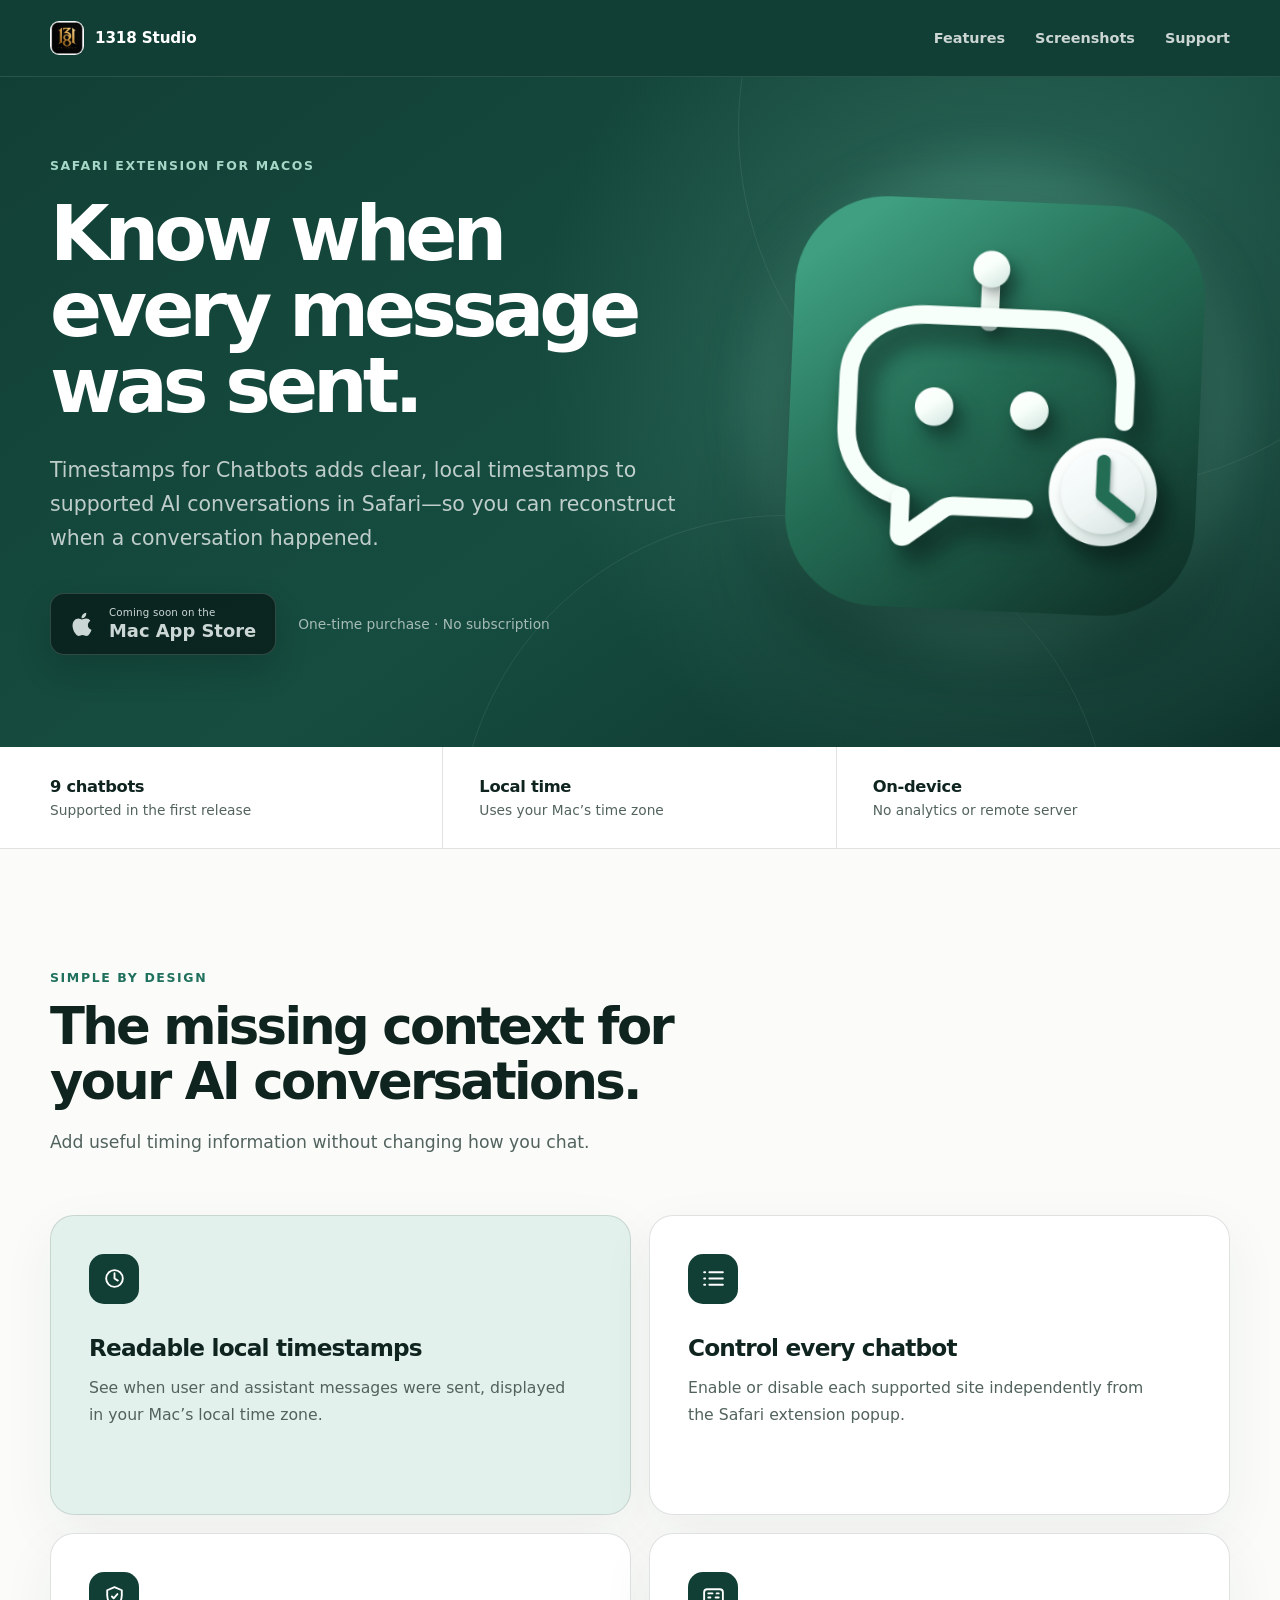
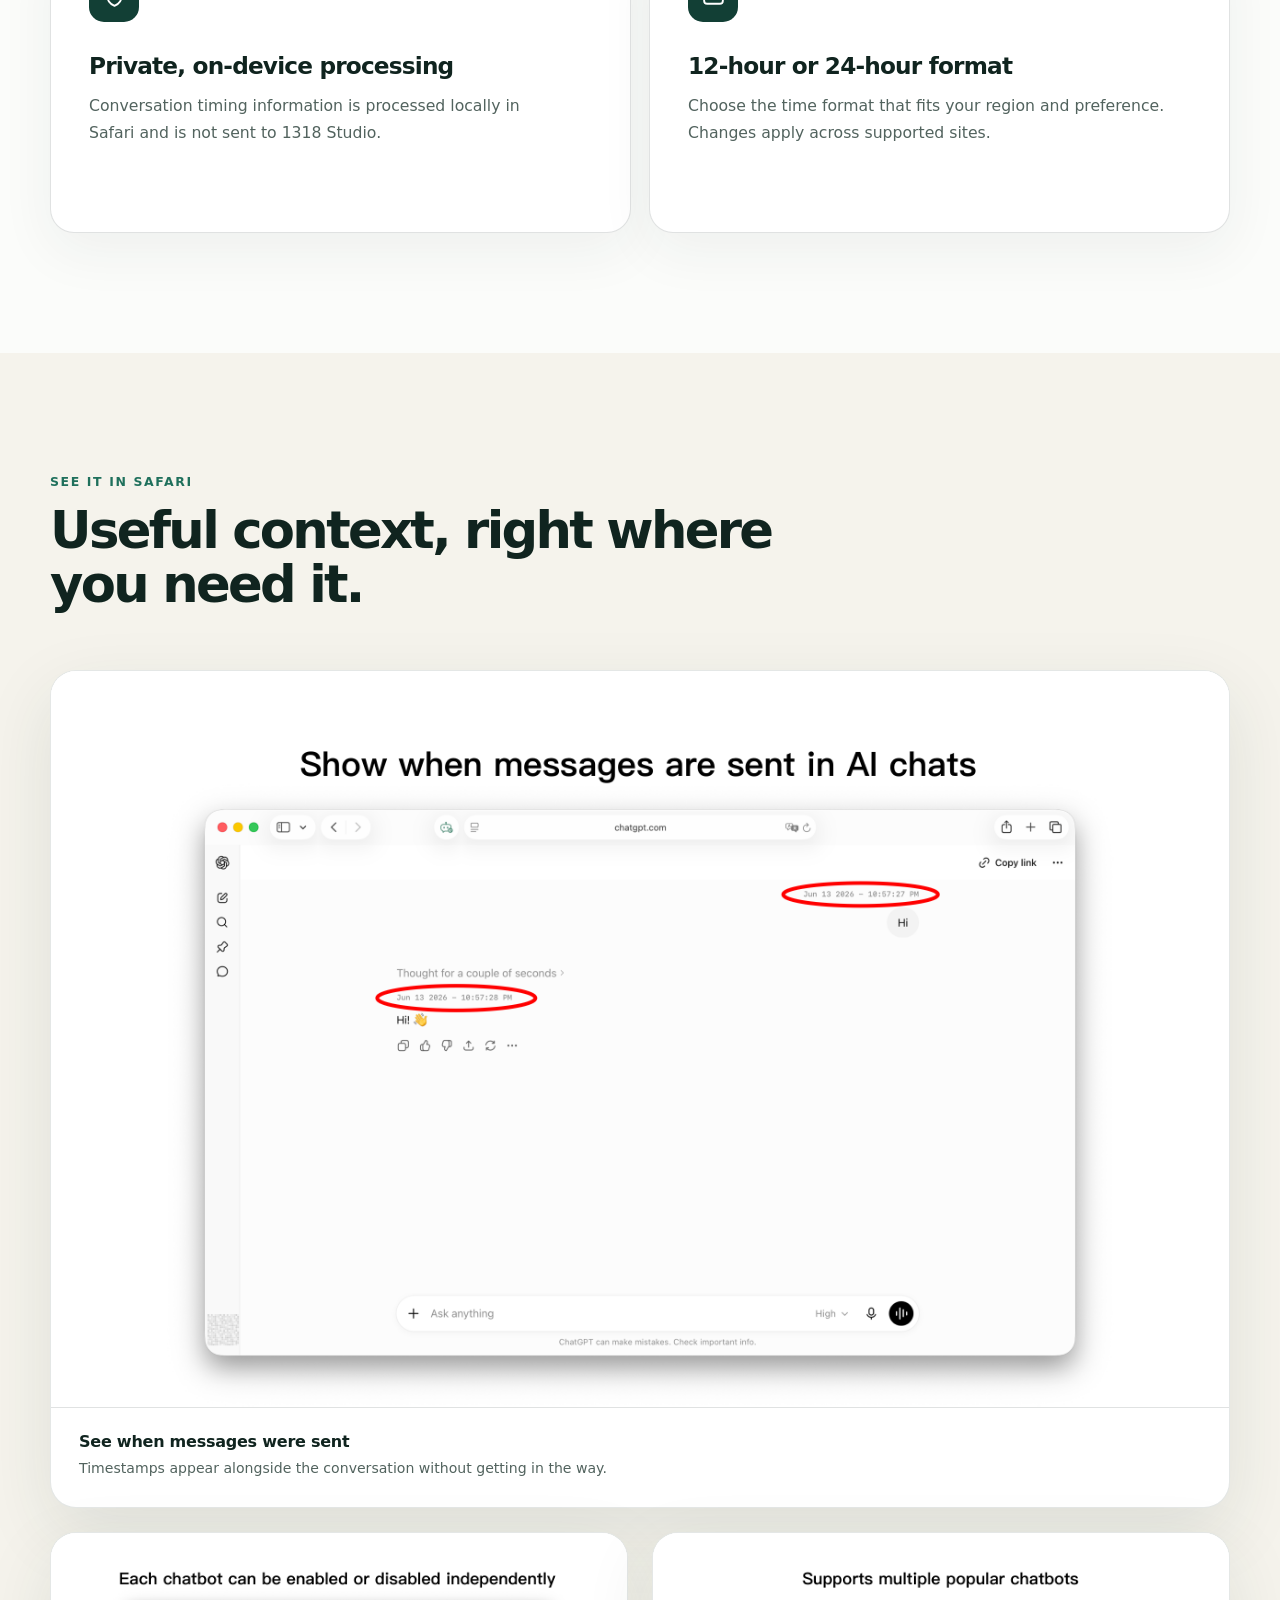
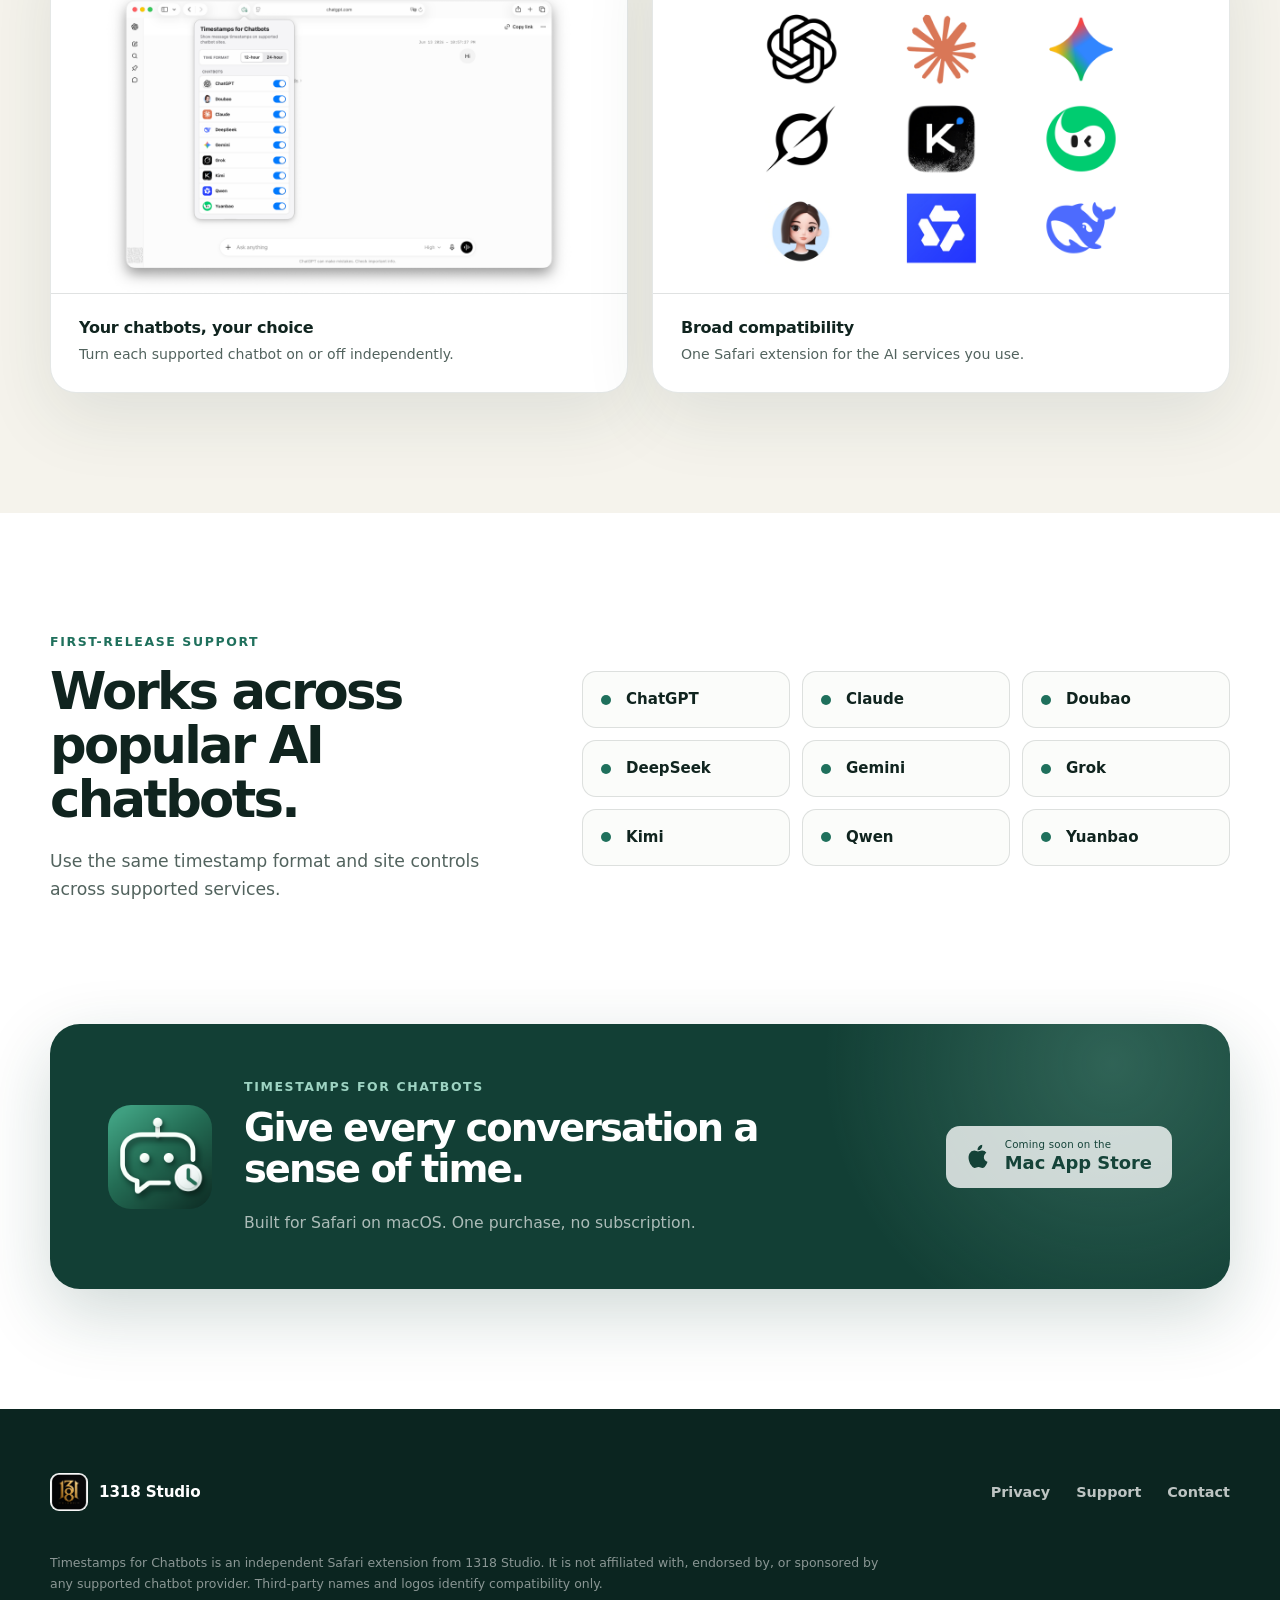
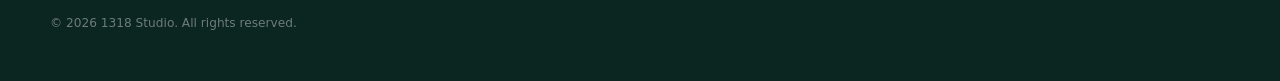
==== timestamps-for-chatbots/index.html @ b20d6893 "timetamps extension loading page" ====
<!doctype html>
<html lang="en">
  <head>
    <meta charset="utf-8">
    <meta name="viewport" content="width=device-width, initial-scale=1">
    <meta name="theme-color" content="#123f35">
    <meta
      name="description"
      content="Timestamps for Chatbots adds readable local timestamps to supported AI conversations in Safari."
    >
    <meta property="og:type" content="website">
    <meta property="og:site_name" content="1318 Studio">
    <meta property="og:title" content="Timestamps for Chatbots">
    <meta
      property="og:description"
      content="Know when every message was sent. Add local timestamps to supported chatbot conversations in Safari."
    >
    <meta
      property="og:url"
      content="https://www.1318studio.com/timestamps-for-chatbots/"
    >
    <meta
      property="og:image"
      content="https://www.1318studio.com/timestamps-for-chatbots/assets/timestamps-chatgpt.png"
    >
    <meta property="og:image:width" content="2560">
    <meta property="og:image:height" content="1600">
    <meta property="og:image:alt" content="Timestamps displayed in a ChatGPT conversation in Safari">
    <link rel="canonical" href="https://www.1318studio.com/timestamps-for-chatbots/">
    <link rel="icon" type="image/png" href="/timestamps-for-chatbots/assets/app-icon.png">
    <link rel="apple-touch-icon" href="/timestamps-for-chatbots/assets/app-icon.png">
    <link rel="stylesheet" href="/assets/site.css">
    <title>Timestamps for Chatbots — Local times for AI chats</title>
  </head>
  <body class="product-page">
    <header class="product-nav">
      <div class="product-shell product-nav-inner">
        <a class="studio-brand" href="/" aria-label="1318 Studio home">
          <img src="/assets/1318studio-logo.png" alt="" width="40" height="40">
          <span>1318 Studio</span>
        </a>
        <nav class="product-nav-links" aria-label="Product navigation">
          <a href="#features">Features</a>
          <a href="#screenshots">Screenshots</a>
          <a href="/timestamps-for-chatbots/support/">Support</a>
        </nav>
      </div>
    </header>

    <main>
      <section class="product-hero">
        <div class="product-shell product-hero-grid">
          <div class="product-hero-copy">
            <div class="product-eyebrow">Safari extension for macOS</div>
            <h1>Know when every message was sent.</h1>
            <p class="product-lede">
              Timestamps for Chatbots adds clear, local timestamps to supported AI
              conversations in Safari—so you can reconstruct when a conversation happened.
            </p>
            <div class="product-actions">
              <!-- TODO: Replace this placeholder with the final Mac App Store product URL. -->
              <a
                class="app-store-button is-disabled"
                href="#app-store-link-pending"
                aria-disabled="true"
                tabindex="-1"
              >
                <svg aria-hidden="true" viewBox="0 0 24 24">
                  <path d="M16.7 12.9c0-2.3 1.9-3.4 2-3.5a4.2 4.2 0 0 0-3.3-1.8c-1.4-.1-2.7.8-3.4.8-.7 0-1.8-.8-3-.8a4.5 4.5 0 0 0-3.8 2.3c-1.6 2.8-.4 7 1.2 9.3.8 1.1 1.7 2.4 2.9 2.3 1.2 0 1.6-.7 3.1-.7 1.4 0 1.9.7 3.1.7 1.3 0 2.1-1.1 2.8-2.2.9-1.3 1.3-2.6 1.3-2.7-.1 0-2.9-1.1-2.9-3.7ZM14.5 6.1A4 4 0 0 0 15.4 3a4.1 4.1 0 0 0-2.8 1.4 3.8 3.8 0 0 0-1 2.9 3.4 3.4 0 0 0 2.9-1.2Z"/>
                </svg>
                <span>
                  <small>Coming soon on the</small>
                  Mac App Store
                </span>
              </a>
              <span class="product-price">One-time purchase · No subscription</span>
            </div>
          </div>

          <div class="product-hero-art" aria-label="Timestamps for Chatbots app icon">
            <div class="product-icon-glow"></div>
            <img
              src="/timestamps-for-chatbots/assets/app-icon.png"
              alt="Timestamps for Chatbots app icon"
              width="1024"
              height="1024"
            >
          </div>
        </div>
      </section>

      <section class="product-proof" aria-label="Product highlights">
        <div class="product-shell proof-grid">
          <div>
            <strong>9 chatbots</strong>
            <span>Supported in the first release</span>
          </div>
          <div>
            <strong>Local time</strong>
            <span>Uses your Mac’s time zone</span>
          </div>
          <div>
            <strong>On-device</strong>
            <span>No analytics or remote server</span>
          </div>
        </div>
      </section>

      <section class="product-section" id="features">
        <div class="product-shell">
          <div class="section-heading">
            <span class="product-kicker">Simple by design</span>
            <h2>The missing context for your AI conversations.</h2>
            <p>
              Add useful timing information without changing how you chat.
            </p>
          </div>

          <div class="feature-grid">
            <article class="feature-card feature-card-primary">
              <div class="feature-icon" aria-hidden="true">
                <svg viewBox="0 0 24 24">
                  <circle cx="12" cy="12" r="8"></circle>
                  <path d="M12 7v5l3.2 2"></path>
                </svg>
              </div>
              <h3>Readable local timestamps</h3>
              <p>
                See when user and assistant messages were sent, displayed in your Mac’s
                local time zone.
              </p>
            </article>

            <article class="feature-card">
              <div class="feature-icon" aria-hidden="true">
                <svg viewBox="0 0 24 24">
                  <path d="M8 6h13M3 6h1M8 12h13M3 12h1M8 18h13M3 18h1"></path>
                </svg>
              </div>
              <h3>Control every chatbot</h3>
              <p>
                Enable or disable each supported site independently from the Safari
                extension popup.
              </p>
            </article>

            <article class="feature-card">
              <div class="feature-icon" aria-hidden="true">
                <svg viewBox="0 0 24 24">
                  <path d="M12 3 5 6v5c0 4.6 2.8 8.2 7 10 4.2-1.8 7-5.4 7-10V6l-7-3Z"></path>
                  <path d="m9.5 12 1.7 1.7 3.6-4"></path>
                </svg>
              </div>
              <h3>Private, on-device processing</h3>
              <p>
                Conversation timing information is processed locally in Safari and is
                not sent to 1318 Studio.
              </p>
            </article>

            <article class="feature-card">
              <div class="feature-icon" aria-hidden="true">
                <svg viewBox="0 0 24 24">
                  <rect x="3" y="5" width="18" height="14" rx="3"></rect>
                  <path d="M7 9h4M7 13h2M15 9h2M14 13h3"></path>
                </svg>
              </div>
              <h3>12-hour or 24-hour format</h3>
              <p>
                Choose the time format that fits your region and preference. Changes
                apply across supported sites.
              </p>
            </article>
          </div>
        </div>
      </section>

      <section class="product-section screenshot-section" id="screenshots">
        <div class="product-shell">
          <div class="section-heading">
            <span class="product-kicker">See it in Safari</span>
            <h2>Useful context, right where you need it.</h2>
          </div>

          <div class="screenshot-stack">
            <figure class="screenshot-card">
              <img
                src="/timestamps-for-chatbots/assets/timestamps-chatgpt.png"
                alt="A ChatGPT conversation in Safari with local timestamps displayed above user and assistant messages"
                width="2560"
                height="1600"
                loading="lazy"
                decoding="async"
              >
              <figcaption>
                <strong>See when messages were sent</strong>
                <span>Timestamps appear alongside the conversation without getting in the way.</span>
              </figcaption>
            </figure>

            <div class="screenshot-grid">
              <figure class="screenshot-card">
                <img
                  src="/timestamps-for-chatbots/assets/chatbot-controls.png"
                  alt="Safari extension popup with time format controls and individual chatbot switches"
                  width="2560"
                  height="1600"
                  loading="lazy"
                  decoding="async"
                >
                <figcaption>
                  <strong>Your chatbots, your choice</strong>
                  <span>Turn each supported chatbot on or off independently.</span>
                </figcaption>
              </figure>

              <figure class="screenshot-card">
                <img
                  src="/timestamps-for-chatbots/assets/supported-chatbots.png"
                  alt="A grid showing the supported chatbot services"
                  width="2560"
                  height="1600"
                  loading="lazy"
                  decoding="async"
                >
                <figcaption>
                  <strong>Broad compatibility</strong>
                  <span>One Safari extension for the AI services you use.</span>
                </figcaption>
              </figure>
            </div>
          </div>
        </div>
      </section>

      <section class="product-section chatbot-section">
        <div class="product-shell chatbot-layout">
          <div>
            <span class="product-kicker">First-release support</span>
            <h2>Works across popular AI chatbots.</h2>
            <p>
              Use the same timestamp format and site controls across supported services.
            </p>
          </div>
          <ul class="chatbot-list" aria-label="Supported chatbots">
            <li>ChatGPT</li>
            <li>Claude</li>
            <li>Doubao</li>
            <li>DeepSeek</li>
            <li>Gemini</li>
            <li>Grok</li>
            <li>Kimi</li>
            <li>Qwen</li>
            <li>Yuanbao</li>
          </ul>
        </div>
      </section>

      <section class="product-cta">
        <div class="product-shell product-cta-card">
          <img
            src="/timestamps-for-chatbots/assets/app-icon.png"
            alt=""
            width="1024"
            height="1024"
            loading="lazy"
            decoding="async"
          >
          <div>
            <span class="product-kicker">Timestamps for Chatbots</span>
            <h2>Give every conversation a sense of time.</h2>
            <p>Built for Safari on macOS. One purchase, no subscription.</p>
          </div>
          <!-- TODO: Replace this placeholder with the final Mac App Store product URL. -->
          <a
            class="app-store-button app-store-button-light is-disabled"
            href="#app-store-link-pending"
            aria-disabled="true"
            tabindex="-1"
          >
            <svg aria-hidden="true" viewBox="0 0 24 24">
              <path d="M16.7 12.9c0-2.3 1.9-3.4 2-3.5a4.2 4.2 0 0 0-3.3-1.8c-1.4-.1-2.7.8-3.4.8-.7 0-1.8-.8-3-.8a4.5 4.5 0 0 0-3.8 2.3c-1.6 2.8-.4 7 1.2 9.3.8 1.1 1.7 2.4 2.9 2.3 1.2 0 1.6-.7 3.1-.7 1.4 0 1.9.7 3.1.7 1.3 0 2.1-1.1 2.8-2.2.9-1.3 1.3-2.6 1.3-2.7-.1 0-2.9-1.1-2.9-3.7ZM14.5 6.1A4 4 0 0 0 15.4 3a4.1 4.1 0 0 0-2.8 1.4 3.8 3.8 0 0 0-1 2.9 3.4 3.4 0 0 0 2.9-1.2Z"/>
            </svg>
            <span>
              <small>Coming soon on the</small>
              Mac App Store
            </span>
          </a>
        </div>
      </section>
    </main>

    <footer class="product-footer">
      <div class="product-shell">
        <div class="product-footer-main">
          <a class="studio-brand studio-brand-footer" href="/" aria-label="1318 Studio home">
            <img src="/assets/1318studio-logo.png" alt="" width="40" height="40">
            <span>1318 Studio</span>
          </a>
          <nav aria-label="Legal and support">
            <a href="/timestamps-for-chatbots/privacy/">Privacy</a>
            <a href="/timestamps-for-chatbots/support/">Support</a>
            <a href="mailto:isanhu.io@gmail.com">Contact</a>
          </nav>
        </div>
        <p class="product-disclaimer">
          Timestamps for Chatbots is an independent Safari extension from 1318 Studio.
          It is not affiliated with, endorsed by, or sponsored by any supported chatbot
          provider. Third-party names and logos identify compatibility only.
        </p>
        <p class="product-copyright">© 2026 1318 Studio. All rights reserved.</p>
      </div>
    </footer>
  </body>
</html>
---- assets/site.css ----
:root {
  color-scheme: light;
  --background: #f7f7f4;
  --surface: #ffffff;
  --text: #191919;
  --muted: #62645f;
  --border: #deded8;
  --link: #1769aa;
}

* {
  box-sizing: border-box;
}

html {
  min-height: 100%;
  background: var(--background);
  color: var(--text);
  font-family: Inter, ui-sans-serif, system-ui, -apple-system, BlinkMacSystemFont, "Segoe UI", sans-serif;
  letter-spacing: 0;
}

body {
  min-height: 100vh;
  margin: 0;
}

a {
  color: var(--link);
  text-decoration-thickness: 1px;
  text-underline-offset: 0.18em;
}

.home {
  display: grid;
  min-height: 100vh;
  place-items: center;
  padding: 32px;
}

.home-logo {
  display: block;
  width: min(220px, 46vw);
  height: auto;
}

.page {
  display: grid;
  min-height: 100vh;
  align-items: start;
  padding: 56px 20px;
}

.document {
  width: min(760px, 100%);
  margin: 0 auto;
  padding: 40px;
  background: var(--surface);
  border: 1px solid var(--border);
  border-radius: 8px;
}

.brand-link {
  display: inline-flex;
  align-items: center;
  gap: 10px;
  margin-bottom: 32px;
  color: var(--text);
  font-weight: 650;
  text-decoration: none;
}

.brand-link img {
  width: 28px;
  height: 28px;
  border-radius: 7px;
}

h1 {
  margin: 0 0 10px;
  font-size: 2rem;
  line-height: 1.15;
  letter-spacing: 0;
}

.updated {
  margin: 0 0 32px;
  color: var(--muted);
}

h2 {
  margin: 30px 0 10px;
  font-size: 1.12rem;
  line-height: 1.3;
  letter-spacing: 0;
}

p,
li {
  color: var(--muted);
  font-size: 1rem;
  line-height: 1.65;
}

p {
  margin: 0 0 16px;
}

ul {
  margin: 0 0 16px;
  padding-left: 1.2rem;
}

.contact {
  margin-top: 30px;
  padding-top: 22px;
  border-top: 1px solid var(--border);
}

.document-nav {
  display: flex;
  align-items: center;
  justify-content: space-between;
  gap: 20px;
  margin-bottom: 32px;
}

.document-nav .brand-link {
  margin-bottom: 0;
}

.studio-home-link {
  color: var(--muted);
  font-size: 0.88rem;
  font-weight: 650;
  text-decoration: none;
}

.studio-home-link:hover {
  color: var(--text);
}

/* Timestamps for Chatbots product page */

.product-page {
  --product-ink: #10241f;
  --product-muted: #52635e;
  --product-green: #1f705c;
  --product-green-dark: #123f35;
  --product-green-soft: #e3f1ec;
  --product-cream: #f5f3ec;
  --product-line: rgba(16, 36, 31, 0.13);
  min-width: 320px;
  overflow-x: hidden;
  background: #fbfcfa;
  color: var(--product-ink);
}

.product-page a:focus-visible {
  outline: 3px solid #55a68f;
  outline-offset: 4px;
  border-radius: 5px;
}

.product-shell {
  width: min(1180px, calc(100% - 48px));
  margin: 0 auto;
}

.product-nav {
  position: relative;
  z-index: 10;
  border-bottom: 1px solid rgba(255, 255, 255, 0.1);
  background: var(--product-green-dark);
}

.product-nav-inner {
  display: flex;
  min-height: 76px;
  align-items: center;
  justify-content: space-between;
  gap: 32px;
}

.studio-brand {
  display: inline-flex;
  align-items: center;
  gap: 11px;
  color: #fff;
  font-size: 0.95rem;
  font-weight: 720;
  letter-spacing: -0.01em;
  text-decoration: none;
}

.studio-brand img {
  width: 34px;
  height: 34px;
  border-radius: 9px;
}

.product-nav-links {
  display: flex;
  align-items: center;
  gap: 30px;
}

.product-nav-links a {
  color: rgba(255, 255, 255, 0.78);
  font-size: 0.9rem;
  font-weight: 620;
  text-decoration: none;
  transition: color 160ms ease;
}

.product-nav-links a:hover {
  color: #fff;
}

.product-hero {
  position: relative;
  overflow: hidden;
  background:
    radial-gradient(circle at 78% 42%, rgba(112, 186, 162, 0.3), transparent 29rem),
    linear-gradient(145deg, #123f35 0%, #164d40 54%, #0d322b 100%);
  color: #fff;
}

.product-hero::before,
.product-hero::after {
  position: absolute;
  content: "";
  border: 1px solid rgba(255, 255, 255, 0.08);
  border-radius: 999px;
}

.product-hero::before {
  top: -310px;
  right: -180px;
  width: 720px;
  height: 720px;
}

.product-hero::after {
  right: 170px;
  bottom: -420px;
  width: 650px;
  height: 650px;
}

.product-hero-grid {
  position: relative;
  z-index: 1;
  display: grid;
  min-height: 670px;
  grid-template-columns: minmax(0, 1.15fr) minmax(330px, 0.85fr);
  align-items: center;
  gap: 72px;
  padding-top: 76px;
  padding-bottom: 88px;
}

.product-eyebrow,
.product-kicker {
  display: block;
  color: var(--product-green);
  font-size: 0.78rem;
  font-weight: 780;
  letter-spacing: 0.13em;
  line-height: 1.4;
  text-transform: uppercase;
}

.product-eyebrow {
  margin-bottom: 22px;
  color: #a6d8c8;
}

.product-hero h1 {
  max-width: 720px;
  margin: 0;
  color: #fff;
  font-size: clamp(3.15rem, 6vw, 5.65rem);
  font-weight: 760;
  letter-spacing: -0.065em;
  line-height: 0.99;
}

.product-lede {
  max-width: 660px;
  margin: 30px 0 0;
  color: rgba(255, 255, 255, 0.73);
  font-size: clamp(1.05rem, 1.8vw, 1.28rem);
  line-height: 1.65;
}

.product-actions {
  display: flex;
  margin-top: 38px;
  align-items: center;
  flex-wrap: wrap;
  gap: 18px 22px;
}

.app-store-button {
  display: inline-flex;
  min-height: 62px;
  align-items: center;
  gap: 12px;
  padding: 9px 19px 10px 16px;
  border: 1px solid rgba(255, 255, 255, 0.2);
  border-radius: 14px;
  background: #081b17;
  box-shadow: 0 15px 35px rgba(4, 18, 14, 0.25);
  color: #fff;
  font-size: 1.12rem;
  font-weight: 710;
  line-height: 1.1;
  text-decoration: none;
}

.app-store-button svg {
  width: 30px;
  height: 30px;
  flex: 0 0 auto;
  fill: currentColor;
}

.app-store-button span {
  display: grid;
  gap: 3px;
}

.app-store-button small {
  font-size: 0.64rem;
  font-weight: 540;
  letter-spacing: 0.02em;
}

.app-store-button.is-disabled {
  cursor: default;
  opacity: 0.78;
  pointer-events: none;
}

.product-price {
  color: rgba(255, 255, 255, 0.62);
  font-size: 0.86rem;
}

.product-hero-art {
  position: relative;
  display: grid;
  place-items: center;
}

.product-hero-art img {
  position: relative;
  z-index: 1;
  display: block;
  width: min(410px, 100%);
  height: auto;
  border-radius: 22.4%;
  filter: drop-shadow(0 38px 44px rgba(1, 19, 14, 0.45));
  transform: rotate(2.5deg);
}

.product-icon-glow {
  position: absolute;
  width: 105%;
  aspect-ratio: 1;
  border-radius: 50%;
  background: rgba(121, 205, 177, 0.21);
  filter: blur(22px);
}

.product-proof {
  border-bottom: 1px solid var(--product-line);
  background: #fff;
}

.proof-grid {
  display: grid;
  grid-template-columns: repeat(3, 1fr);
}

.proof-grid > div {
  display: grid;
  gap: 6px;
  padding: 30px 36px;
  border-right: 1px solid var(--product-line);
}

.proof-grid > div:first-child {
  padding-left: 0;
}

.proof-grid > div:last-child {
  border-right: 0;
}

.proof-grid strong {
  color: var(--product-ink);
  font-size: 1.02rem;
  letter-spacing: -0.02em;
}

.proof-grid span {
  color: var(--product-muted);
  font-size: 0.86rem;
}

.product-section {
  padding: 120px 0;
}

.section-heading {
  max-width: 730px;
  margin-bottom: 58px;
}

.section-heading h2,
.chatbot-layout h2,
.product-cta-card h2 {
  margin: 13px 0 0;
  color: var(--product-ink);
  font-size: clamp(2.25rem, 4vw, 3.8rem);
  font-weight: 750;
  letter-spacing: -0.052em;
  line-height: 1.06;
}

.section-heading p,
.chatbot-layout p,
.product-cta-card p {
  margin: 20px 0 0;
  color: var(--product-muted);
  font-size: 1.08rem;
  line-height: 1.65;
}

.feature-grid {
  display: grid;
  grid-template-columns: repeat(2, 1fr);
  gap: 18px;
}

.feature-card {
  min-height: 300px;
  padding: 38px;
  border: 1px solid var(--product-line);
  border-radius: 24px;
  background: #fff;
  box-shadow: 0 18px 55px rgba(29, 57, 48, 0.06);
}

.feature-card-primary {
  background: var(--product-green-soft);
}

.feature-icon {
  display: grid;
  width: 50px;
  height: 50px;
  place-items: center;
  border-radius: 15px;
  background: var(--product-green-dark);
  color: #fff;
}

.feature-icon svg {
  width: 25px;
  height: 25px;
  fill: none;
  stroke: currentColor;
  stroke-linecap: round;
  stroke-linejoin: round;
  stroke-width: 1.8;
}

.feature-card h3 {
  margin: 30px 0 0;
  color: var(--product-ink);
  font-size: 1.45rem;
  letter-spacing: -0.035em;
  line-height: 1.2;
}

.feature-card p {
  max-width: 480px;
  margin: 14px 0 0;
  color: var(--product-muted);
  font-size: 0.98rem;
  line-height: 1.7;
}

.screenshot-section {
  background: var(--product-cream);
}

.screenshot-stack,
.screenshot-grid {
  display: grid;
  gap: 24px;
}

.screenshot-grid {
  grid-template-columns: repeat(2, 1fr);
}

.screenshot-card {
  overflow: hidden;
  margin: 0;
  border: 1px solid rgba(16, 36, 31, 0.11);
  border-radius: 26px;
  background: #fff;
  box-shadow: 0 24px 70px rgba(31, 54, 47, 0.1);
}

.screenshot-card img {
  display: block;
  width: 100%;
  height: auto;
  border-bottom: 1px solid var(--product-line);
  background: #fff;
}

.screenshot-card figcaption {
  display: grid;
  gap: 7px;
  padding: 24px 28px 27px;
}

.screenshot-card figcaption strong {
  color: var(--product-ink);
  font-size: 1rem;
  letter-spacing: -0.015em;
}

.screenshot-card figcaption span {
  color: var(--product-muted);
  font-size: 0.88rem;
  line-height: 1.55;
}

.chatbot-section {
  background: #fff;
}

.chatbot-layout {
  display: grid;
  grid-template-columns: minmax(0, 0.8fr) minmax(480px, 1.2fr);
  align-items: center;
  gap: 100px;
}

.chatbot-list {
  display: grid;
  margin: 0;
  padding: 0;
  grid-template-columns: repeat(3, 1fr);
  gap: 12px;
  list-style: none;
}

.chatbot-list li {
  position: relative;
  padding: 18px 16px 18px 43px;
  border: 1px solid var(--product-line);
  border-radius: 14px;
  background: #fbfcfa;
  color: var(--product-ink);
  font-size: 0.94rem;
  font-weight: 690;
  line-height: 1.25;
}

.chatbot-list li::before {
  position: absolute;
  top: 50%;
  left: 18px;
  width: 10px;
  height: 10px;
  border-radius: 50%;
  background: var(--product-green);
  content: "";
  transform: translateY(-50%);
}

.product-cta {
  padding: 0 0 120px;
  background: #fff;
}

.product-cta-card {
  display: grid;
  grid-template-columns: 104px 1fr auto;
  align-items: center;
  gap: 32px;
  padding: 54px 58px;
  border-radius: 30px;
  background:
    radial-gradient(circle at 90% 15%, rgba(141, 214, 190, 0.24), transparent 18rem),
    var(--product-green-dark);
  box-shadow: 0 24px 70px rgba(18, 63, 53, 0.2);
}

.product-cta-card > img {
  display: block;
  width: 104px;
  height: 104px;
  border-radius: 23px;
}

.product-cta-card .product-kicker {
  color: #9ed4c3;
}

.product-cta-card h2 {
  max-width: 600px;
  color: #fff;
  font-size: clamp(2rem, 3vw, 3rem);
}

.product-cta-card p {
  color: rgba(255, 255, 255, 0.65);
  font-size: 0.98rem;
}

.app-store-button-light {
  background: #fff;
  box-shadow: none;
  color: var(--product-green-dark);
}

.product-footer {
  padding: 64px 0 48px;
  background: #0b2520;
  color: #fff;
}

.product-footer-main {
  display: flex;
  align-items: center;
  justify-content: space-between;
  gap: 32px;
}

.studio-brand-footer img {
  width: 38px;
  height: 38px;
}

.product-footer nav {
  display: flex;
  align-items: center;
  gap: 26px;
}

.product-footer nav a {
  color: rgba(255, 255, 255, 0.73);
  font-size: 0.9rem;
  font-weight: 620;
  text-decoration: none;
}

.product-footer nav a:hover {
  color: #fff;
}

.product-disclaimer {
  max-width: 850px;
  margin: 42px 0 0;
  color: rgba(255, 255, 255, 0.52);
  font-size: 0.78rem;
  line-height: 1.65;
}

.product-copyright {
  margin: 18px 0 0;
  color: rgba(255, 255, 255, 0.4);
  font-size: 0.76rem;
}

@media (max-width: 900px) {
  .product-hero-grid {
    min-height: auto;
    grid-template-columns: minmax(0, 1.2fr) minmax(260px, 0.8fr);
    gap: 36px;
    padding-top: 76px;
    padding-bottom: 84px;
  }

  .product-hero h1 {
    font-size: clamp(3rem, 7vw, 4.6rem);
  }

  .chatbot-layout {
    grid-template-columns: 1fr;
    gap: 48px;
  }

  .product-cta-card {
    grid-template-columns: 92px 1fr;
  }

  .product-cta-card > img {
    width: 92px;
    height: 92px;
  }

  .product-cta-card .app-store-button {
    width: max-content;
    grid-column: 2;
  }
}

@media (max-width: 720px) {
  .product-shell {
    width: min(100% - 32px, 620px);
  }

  .product-nav-inner {
    min-height: 66px;
  }

  .product-nav-links {
    gap: 18px;
  }

  .product-nav-links a:not(:last-child) {
    display: none;
  }

  .product-hero-grid {
    grid-template-columns: 1fr;
    gap: 58px;
    padding-top: 66px;
    padding-bottom: 72px;
    text-align: center;
  }

  .product-hero-copy {
    display: grid;
    justify-items: center;
  }

  .product-hero h1 {
    font-size: clamp(3.1rem, 15vw, 4.8rem);
  }

  .product-lede {
    font-size: 1.03rem;
  }

  .product-actions {
    justify-content: center;
  }

  .product-hero-art {
    order: -1;
  }

  .product-hero-art img {
    width: min(230px, 62vw);
    border-radius: 22.4%;
    transform: rotate(1.5deg);
  }

  .proof-grid {
    grid-template-columns: 1fr;
  }

  .proof-grid > div,
  .proof-grid > div:first-child {
    padding: 22px 0;
    border-right: 0;
    border-bottom: 1px solid var(--product-line);
    text-align: center;
  }

  .proof-grid > div:last-child {
    border-bottom: 0;
  }

  .product-section {
    padding: 88px 0;
  }

  .section-heading {
    margin-bottom: 40px;
  }

  .feature-grid,
  .screenshot-grid {
    grid-template-columns: 1fr;
  }

  .feature-card {
    min-height: 0;
    padding: 30px;
  }

  .chatbot-list {
    grid-template-columns: repeat(2, 1fr);
  }

  .product-cta {
    padding-bottom: 80px;
  }

  .product-cta-card {
    justify-items: center;
    grid-template-columns: 1fr;
    padding: 44px 26px;
    text-align: center;
  }

  .product-cta-card .app-store-button {
    grid-column: auto;
  }

  .product-footer-main {
    align-items: flex-start;
    flex-direction: column;
  }

  .product-footer nav {
    flex-wrap: wrap;
  }
}

@media (max-width: 620px) {
  .page {
    padding: 20px 14px;
  }

  .document {
    padding: 26px 20px;
  }

  h1 {
    font-size: 1.65rem;
  }

  .document-nav {
    align-items: flex-start;
    flex-direction: column;
    gap: 12px;
  }
}

@media (max-width: 430px) {
  .product-actions {
    display: grid;
    justify-items: center;
  }

  .app-store-button {
    min-height: 58px;
  }

  .chatbot-list {
    grid-template-columns: 1fr;
  }

  .screenshot-card {
    border-radius: 18px;
  }

  .screenshot-card figcaption {
    padding: 20px;
  }
}

@media (prefers-reduced-motion: reduce) {
  .product-page *,
  .product-page *::before,
  .product-page *::after {
    scroll-behavior: auto !important;
    transition-duration: 0.01ms !important;
    animation-duration: 0.01ms !important;
    animation-iteration-count: 1 !important;
  }
}
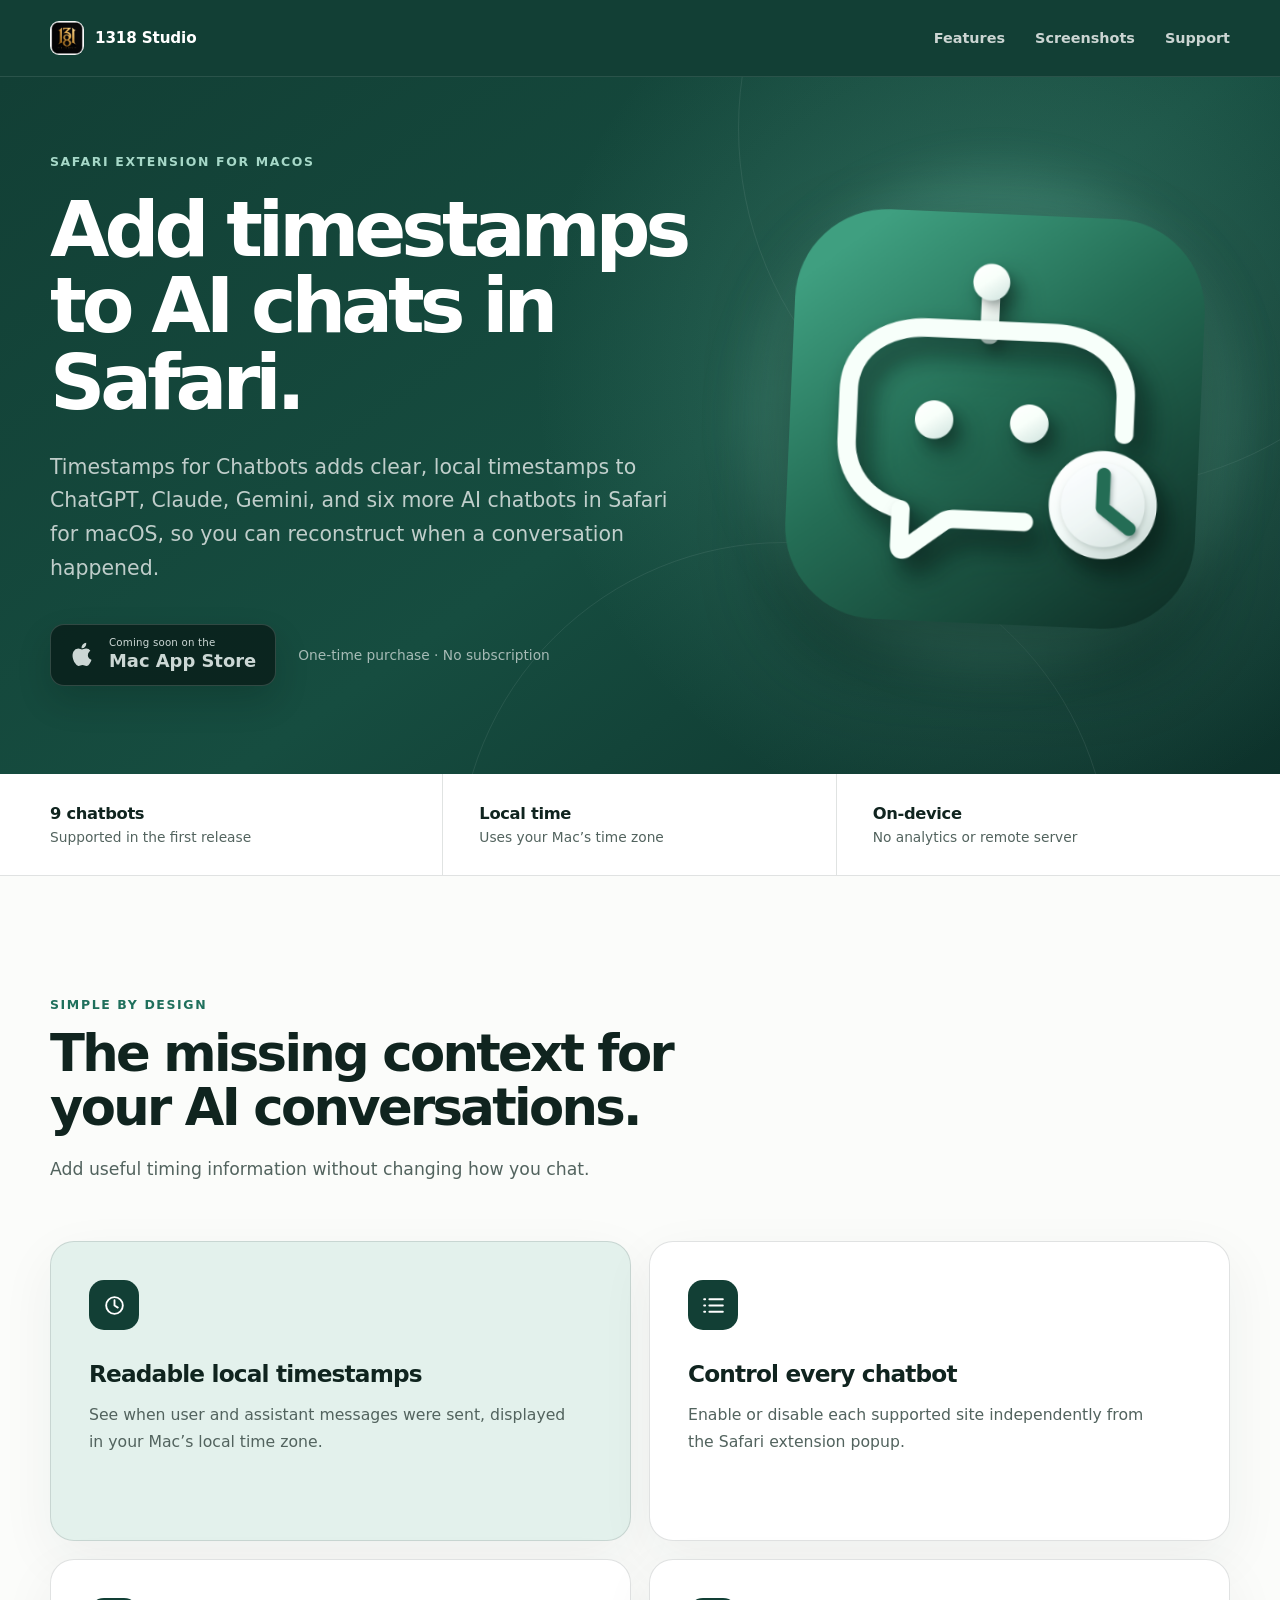
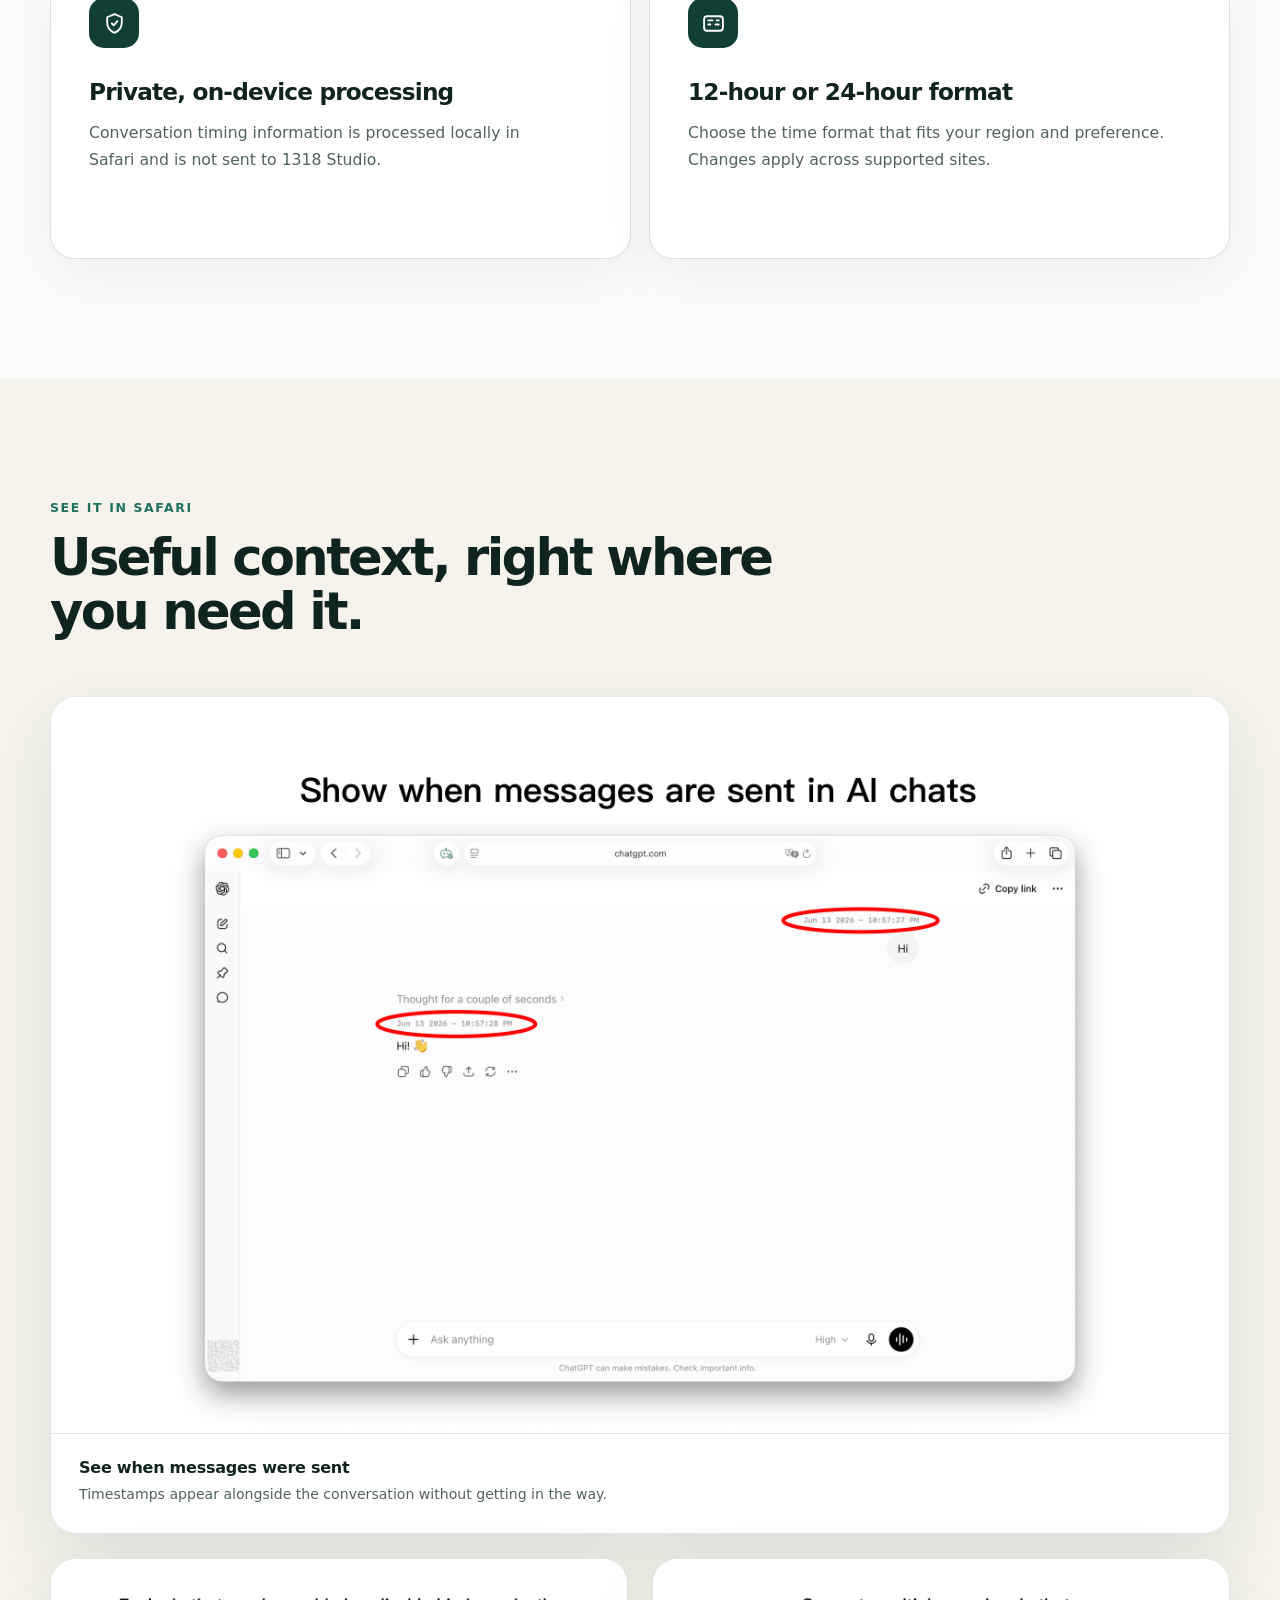
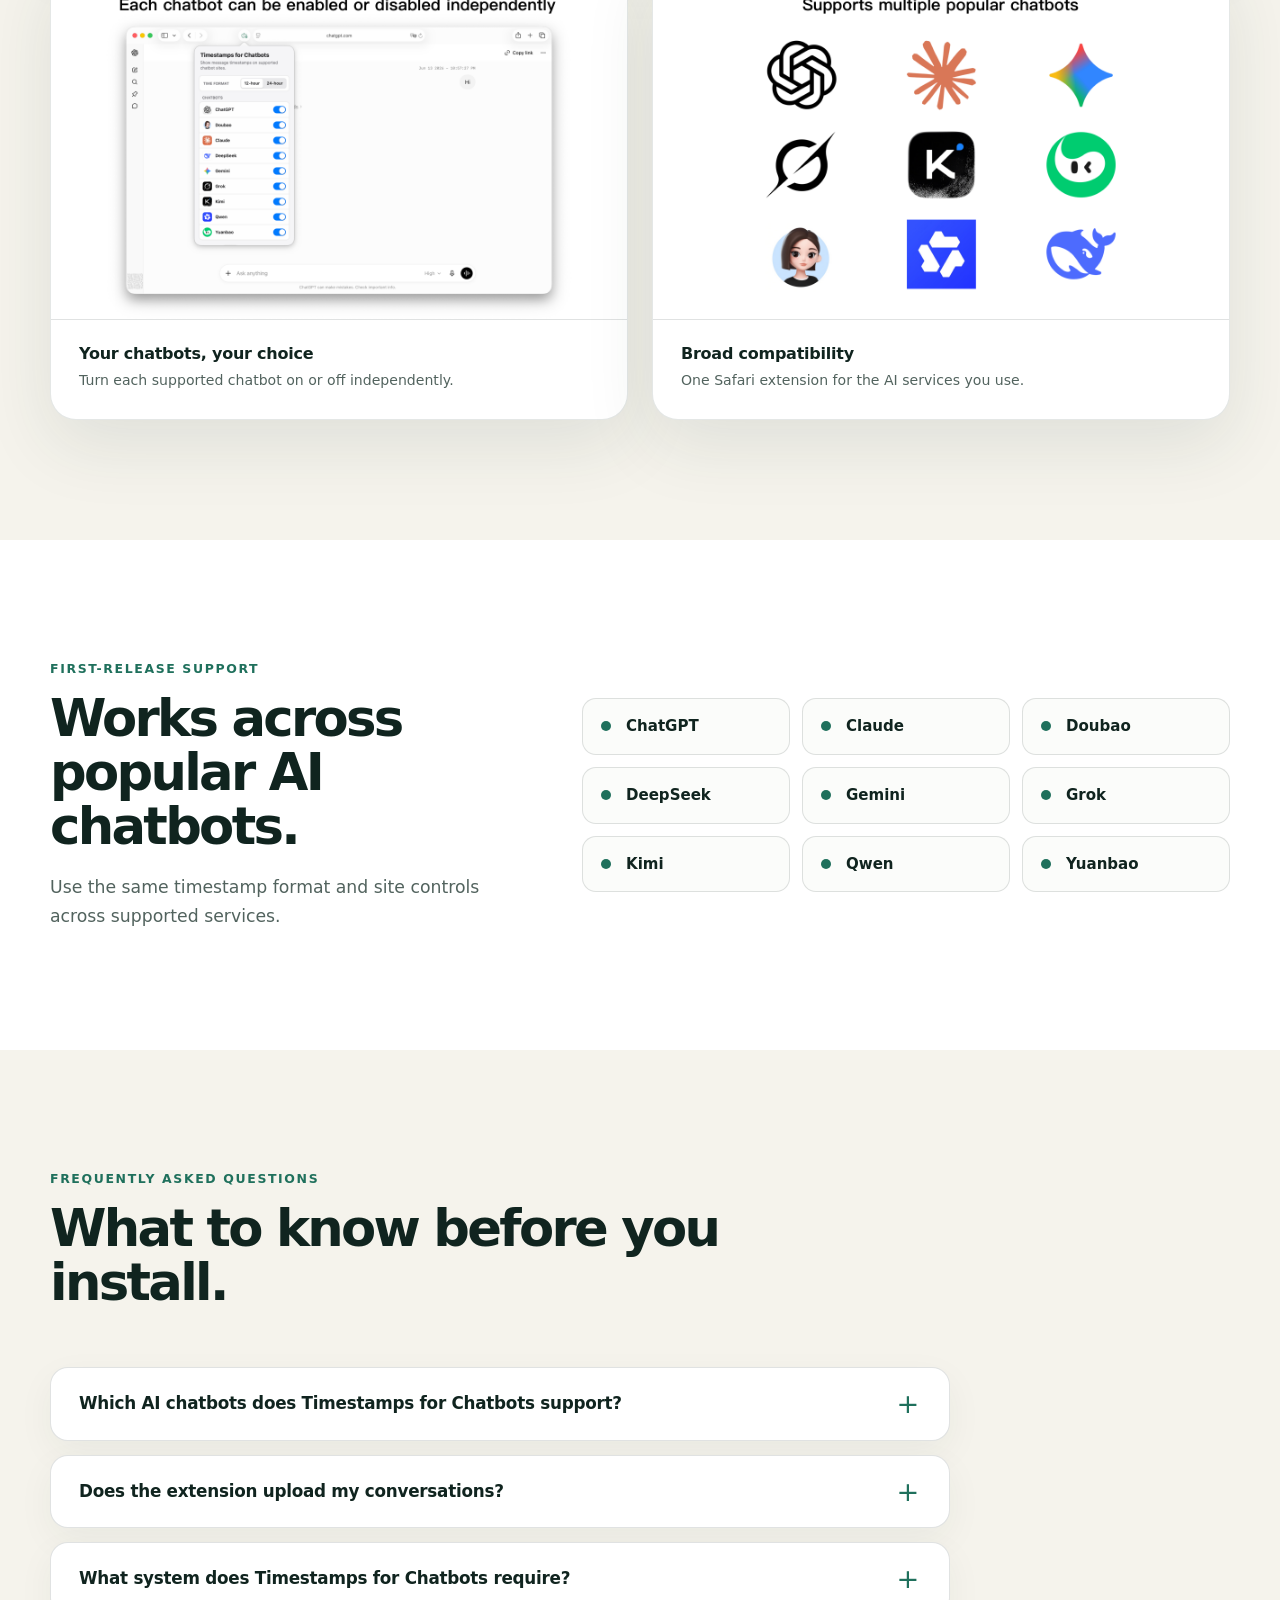
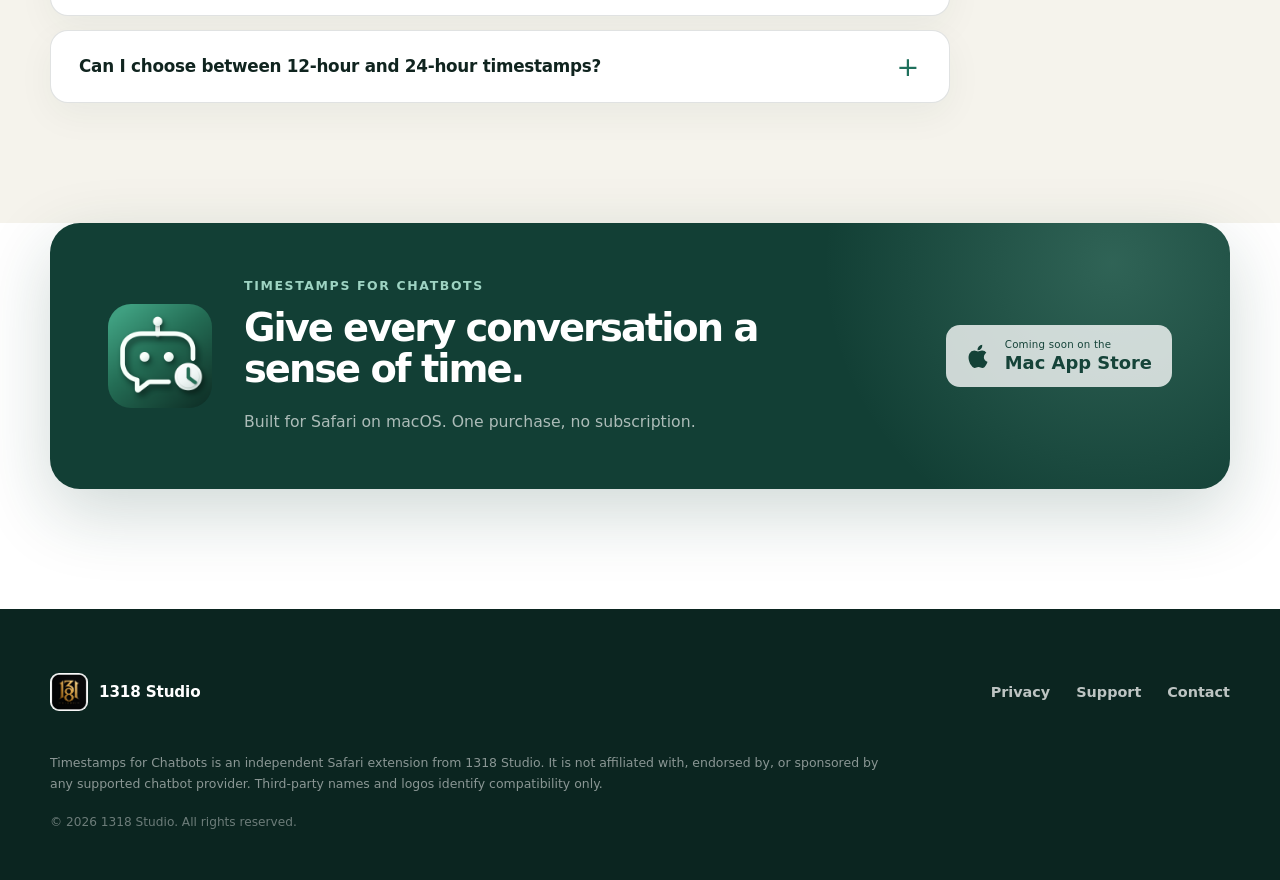
==== commit 928b4e28: "Improve Timestamps for Chatbots SEO" ====
--- a/timestamps-for-chatbots/index.html
+++ b/timestamps-for-chatbots/index.html
@@ -4,16 +4,18 @@
     <meta charset="utf-8">
     <meta name="viewport" content="width=device-width, initial-scale=1">
     <meta name="theme-color" content="#123f35">
+    <meta name="robots" content="index, follow, max-image-preview:large">
     <meta
       name="description"
-      content="Timestamps for Chatbots adds readable local timestamps to supported AI conversations in Safari."
+      content="Add readable local timestamps to ChatGPT, Claude, Gemini, and six more AI chatbots in Safari for macOS. Private, on-device, and easy to control."
     >
     <meta property="og:type" content="website">
+    <meta property="og:locale" content="en_US">
     <meta property="og:site_name" content="1318 Studio">
-    <meta property="og:title" content="Timestamps for Chatbots">
+    <meta property="og:title" content="AI Chat Timestamps for Safari | Timestamps for Chatbots">
     <meta
       property="og:description"
-      content="Know when every message was sent. Add local timestamps to supported chatbot conversations in Safari."
+      content="Add readable local timestamps to ChatGPT, Claude, Gemini, and six more AI chatbots in Safari for macOS."
     >
     <meta
       property="og:url"
@@ -23,14 +25,100 @@
       property="og:image"
       content="https://www.1318studio.com/timestamps-for-chatbots/assets/timestamps-chatgpt.png"
     >
+    <meta property="og:image:type" content="image/png">
     <meta property="og:image:width" content="2560">
     <meta property="og:image:height" content="1600">
     <meta property="og:image:alt" content="Timestamps displayed in a ChatGPT conversation in Safari">
+    <meta name="twitter:card" content="summary_large_image">
+    <meta name="twitter:title" content="AI Chat Timestamps for Safari | Timestamps for Chatbots">
+    <meta
+      name="twitter:description"
+      content="Add readable local timestamps to ChatGPT, Claude, Gemini, and six more AI chatbots in Safari for macOS."
+    >
+    <meta
+      name="twitter:image"
+      content="https://www.1318studio.com/timestamps-for-chatbots/assets/timestamps-chatgpt.png"
+    >
+    <meta name="twitter:image:alt" content="Timestamps displayed in a ChatGPT conversation in Safari">
     <link rel="canonical" href="https://www.1318studio.com/timestamps-for-chatbots/">
     <link rel="icon" type="image/png" href="/timestamps-for-chatbots/assets/app-icon.png">
     <link rel="apple-touch-icon" href="/timestamps-for-chatbots/assets/app-icon.png">
     <link rel="stylesheet" href="/assets/site.css">
-    <title>Timestamps for Chatbots — Local times for AI chats</title>
+    <title>AI Chat Timestamps for Safari | Timestamps for Chatbots</title>
+    <script type="application/ld+json">
+      {
+        "@context": "https://schema.org",
+        "@graph": [
+          {
+            "@type": "Organization",
+            "@id": "https://www.1318studio.com/#organization",
+            "name": "1318 Studio",
+            "url": "https://www.1318studio.com/",
+            "logo": "https://www.1318studio.com/assets/1318studio-logo.png"
+          },
+          {
+            "@type": "SoftwareApplication",
+            "@id": "https://www.1318studio.com/timestamps-for-chatbots/#software",
+            "name": "Timestamps for Chatbots",
+            "url": "https://www.1318studio.com/timestamps-for-chatbots/",
+            "description": "A Safari extension for macOS that adds readable local timestamps to supported AI chatbot conversations.",
+            "image": "https://www.1318studio.com/timestamps-for-chatbots/assets/app-icon.png",
+            "applicationCategory": "BrowserApplication",
+            "applicationSubCategory": "Safari Extension",
+            "operatingSystem": "macOS",
+            "softwareRequirements": "Safari on macOS",
+            "publisher": {
+              "@id": "https://www.1318studio.com/#organization"
+            },
+            "keywords": "AI chat timestamps, Safari extension, ChatGPT timestamps, Claude timestamps, Gemini timestamps",
+            "featureList": [
+              "Readable timestamps in the Mac's local time zone",
+              "Independent controls for nine supported AI chatbots",
+              "Private on-device processing",
+              "12-hour and 24-hour time formats"
+            ]
+          },
+          {
+            "@type": "FAQPage",
+            "@id": "https://www.1318studio.com/timestamps-for-chatbots/#faq",
+            "mainEntity": [
+              {
+                "@type": "Question",
+                "name": "Which AI chatbots does Timestamps for Chatbots support?",
+                "acceptedAnswer": {
+                  "@type": "Answer",
+                  "text": "The first release supports ChatGPT, Claude, Doubao, DeepSeek, Gemini, Grok, Kimi, Qwen, and Yuanbao."
+                }
+              },
+              {
+                "@type": "Question",
+                "name": "Does the extension upload my conversations?",
+                "acceptedAnswer": {
+                  "@type": "Answer",
+                  "text": "No. Timestamps for Chatbots processes timestamp information locally in Safari and does not send your conversations or timestamp information to 1318 Studio."
+                }
+              },
+              {
+                "@type": "Question",
+                "name": "What system does Timestamps for Chatbots require?",
+                "acceptedAnswer": {
+                  "@type": "Answer",
+                  "text": "Timestamps for Chatbots is a Safari extension for macOS."
+                }
+              },
+              {
+                "@type": "Question",
+                "name": "Can I choose between 12-hour and 24-hour timestamps?",
+                "acceptedAnswer": {
+                  "@type": "Answer",
+                  "text": "Yes. You can choose a 12-hour or 24-hour time format, and the setting applies across supported chatbot sites."
+                }
+              }
+            ]
+          }
+        ]
+      }
+    </script>
   </head>
   <body class="product-page">
     <header class="product-nav">
@@ -52,10 +140,11 @@
         <div class="product-shell product-hero-grid">
           <div class="product-hero-copy">
             <div class="product-eyebrow">Safari extension for macOS</div>
-            <h1>Know when every message was sent.</h1>
+            <h1>Add timestamps to AI chats in Safari.</h1>
             <p class="product-lede">
-              Timestamps for Chatbots adds clear, local timestamps to supported AI
-              conversations in Safari—so you can reconstruct when a conversation happened.
+              Timestamps for Chatbots adds clear, local timestamps to ChatGPT, Claude,
+              Gemini, and six more AI chatbots in Safari for macOS, so you can reconstruct
+              when a conversation happened.
             </p>
             <div class="product-actions">
               <!-- TODO: Replace this placeholder with the final Mac App Store product URL. -->
@@ -256,6 +345,44 @@
         </div>
       </section>
 
+      <section class="product-section faq-section" id="faq">
+        <div class="product-shell">
+          <div class="section-heading">
+            <span class="product-kicker">Frequently asked questions</span>
+            <h2>What to know before you install.</h2>
+          </div>
+
+          <div class="faq-list">
+            <details>
+              <summary>Which AI chatbots does Timestamps for Chatbots support?</summary>
+              <p>
+                The first release supports ChatGPT, Claude, Doubao, DeepSeek, Gemini,
+                Grok, Kimi, Qwen, and Yuanbao.
+              </p>
+            </details>
+            <details>
+              <summary>Does the extension upload my conversations?</summary>
+              <p>
+                No. Timestamps for Chatbots processes timestamp information locally in
+                Safari and does not send your conversations or timestamp information to
+                1318 Studio.
+              </p>
+            </details>
+            <details>
+              <summary>What system does Timestamps for Chatbots require?</summary>
+              <p>Timestamps for Chatbots is a Safari extension for macOS.</p>
+            </details>
+            <details>
+              <summary>Can I choose between 12-hour and 24-hour timestamps?</summary>
+              <p>
+                Yes. You can choose a 12-hour or 24-hour time format, and the setting
+                applies across supported chatbot sites.
+              </p>
+            </details>
+          </div>
+        </div>
+      </section>
+
       <section class="product-cta">
         <div class="product-shell product-cta-card">
           <img
--- a/assets/site.css
+++ b/assets/site.css
@@ -587,6 +587,64 @@
   transform: translateY(-50%);
 }
 
+.faq-section {
+  background: var(--product-cream);
+}
+
+.faq-list {
+  display: grid;
+  max-width: 900px;
+  gap: 14px;
+}
+
+.faq-list details {
+  padding: 0 28px;
+  border: 1px solid var(--product-line);
+  border-radius: 18px;
+  background: #fff;
+  box-shadow: 0 12px 36px rgba(29, 57, 48, 0.05);
+}
+
+.faq-list summary {
+  position: relative;
+  padding: 24px 44px 24px 0;
+  color: var(--product-ink);
+  cursor: pointer;
+  font-size: 1.05rem;
+  font-weight: 700;
+  letter-spacing: -0.015em;
+  line-height: 1.4;
+  list-style: none;
+}
+
+.faq-list summary::-webkit-details-marker {
+  display: none;
+}
+
+.faq-list summary::after {
+  position: absolute;
+  top: 50%;
+  right: 2px;
+  color: var(--product-green);
+  content: "+";
+  font-size: 1.7rem;
+  font-weight: 400;
+  line-height: 1;
+  transform: translateY(-50%);
+}
+
+.faq-list details[open] summary::after {
+  content: "\2212";
+}
+
+.faq-list p {
+  max-width: 760px;
+  margin: -2px 0 24px;
+  color: var(--product-muted);
+  font-size: 0.98rem;
+  line-height: 1.7;
+}
+
 .product-cta {
   padding: 0 0 120px;
   background: #fff;
